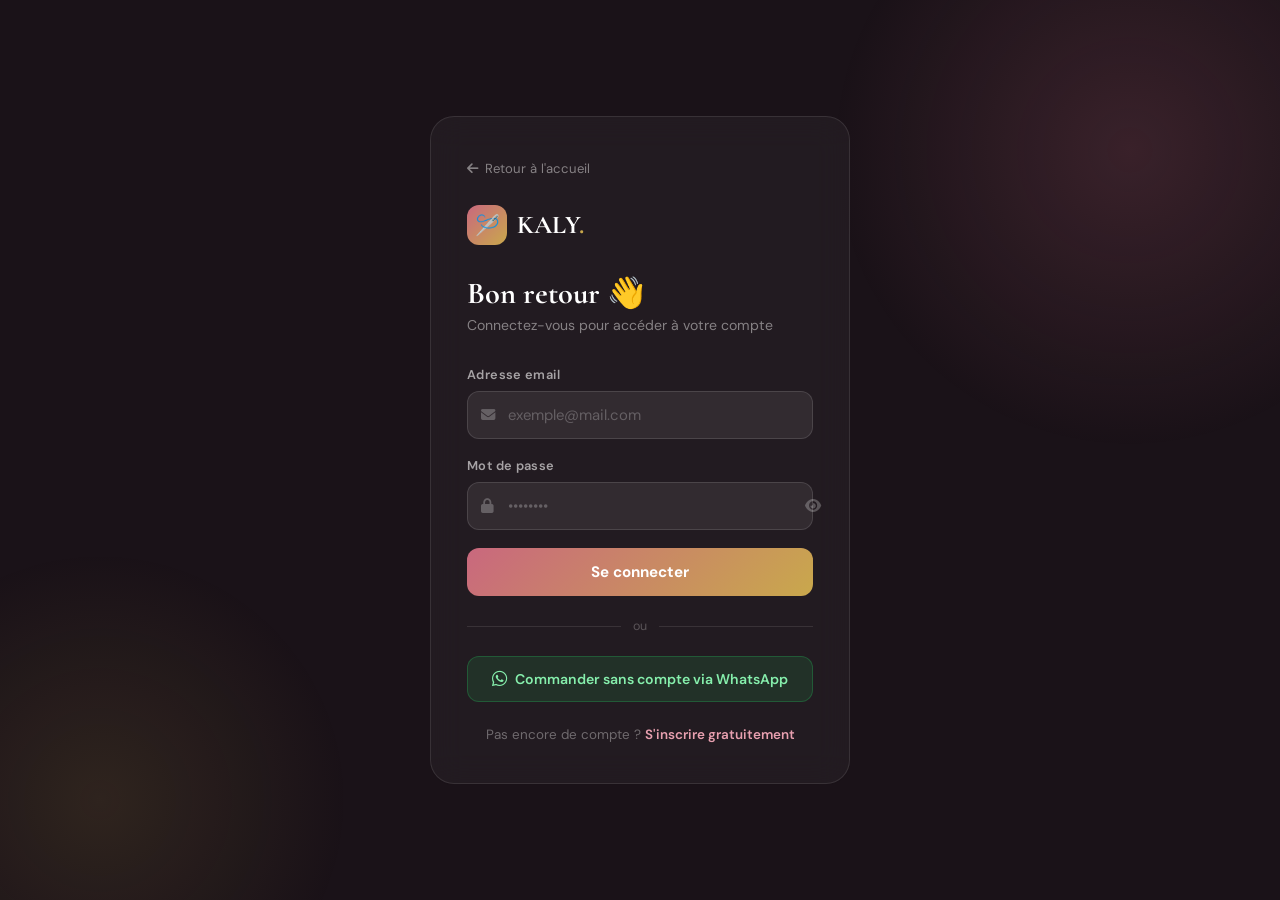
==== account.html @ ef392603 "Add files via upload" ====
<!DOCTYPE html>
<html lang="fr">
<head>
<meta charset="UTF-8">
<meta name="viewport" content="width=device-width, initial-scale=1.0">
<title>Mon Profil — KALY</title>
<link rel="preconnect" href="https://fonts.googleapis.com">
<link rel="preconnect" href="https://fonts.gstatic.com" crossorigin>
<link href="https://fonts.googleapis.com/css2?family=Cormorant+Garamond:wght@400;600;700&family=DM+Sans:wght@300;400;500;600&display=swap" rel="stylesheet">
<link rel="stylesheet" href="https://cdnjs.cloudflare.com/ajax/libs/font-awesome/6.4.0/css/all.min.css">
<style>
*,*::before,*::after{margin:0;padding:0;box-sizing:border-box}
:root{--rose:#e8a0b0;--rose-deep:#c9687e;--gold:#c9a84c;--dark:#1a1218;--mid:#2e2129;--soft:#f7f1f3;--muted:#8a717a;--white:#fff;--green:#25D366;--radius:14px;--hh:64px}
html{scroll-behavior:smooth}
body{font-family:'DM Sans',sans-serif;background:var(--soft);color:var(--dark);overflow-x:hidden}
::-webkit-scrollbar{width:5px}::-webkit-scrollbar-thumb{background:var(--rose-deep);border-radius:99px}
.header{position:sticky;top:0;z-index:200;height:var(--hh);background:rgba(26,18,24,0.97);border-bottom:1px solid rgba(255,255,255,0.06)}
.header-inner{max-width:1200px;margin:0 auto;height:100%;display:flex;align-items:center;justify-content:space-between;padding:0 16px}
.logo{display:flex;align-items:center;gap:9px;text-decoration:none}
.logo-icon{width:36px;height:36px;border-radius:10px;background:linear-gradient(135deg,var(--rose-deep),var(--gold));display:flex;align-items:center;justify-content:center;font-size:18px;flex-shrink:0}
.logo-text{font-family:'Cormorant Garamond',serif;font-size:1.45rem;font-weight:700;color:#fff;letter-spacing:.04em}
.logo-text span{color:var(--gold)}
.nav-links{display:flex;align-items:center;gap:24px}
.nav-links a{color:rgba(255,255,255,.7);text-decoration:none;font-size:.88rem;font-weight:500;transition:color .2s}
.nav-links a:hover{color:#fff}
.cart-btn{position:relative;color:#fff;text-decoration:none;font-size:1.1rem;padding:6px 10px}
.cart-count{position:absolute;top:0;right:0;background:var(--rose-deep);color:#fff;font-size:.62rem;font-weight:700;width:17px;height:17px;border-radius:50%;display:flex;align-items:center;justify-content:center}
.auth-area{display:flex;align-items:center;gap:8px}
.btn-login{padding:7px 16px;border:1.5px solid rgba(255,255,255,.3);background:transparent;color:#fff;border-radius:8px;font-size:.84rem;font-weight:500;cursor:pointer;text-decoration:none}
.btn-signup{padding:7px 16px;background:linear-gradient(135deg,var(--rose-deep),var(--gold));color:#fff;border:none;border-radius:8px;font-size:.84rem;font-weight:600;cursor:pointer;text-decoration:none}
.user-menu{position:relative}
.user-trigger{display:flex;align-items:center;gap:9px;background:rgba(255,255,255,.07);border:1px solid rgba(255,255,255,.12);border-radius:99px;padding:5px 14px 5px 6px;cursor:pointer}
.user-avatar{width:30px;height:30px;border-radius:50%;background:linear-gradient(135deg,var(--rose-deep),var(--gold));display:flex;align-items:center;justify-content:center;color:#fff;font-size:.78rem;font-weight:700}
.user-name{color:#fff;font-size:.84rem;font-weight:500;max-width:90px;overflow:hidden;white-space:nowrap;text-overflow:ellipsis}
.user-dropdown{display:none;position:absolute;top:calc(100% + 10px);right:0;background:var(--mid);border:1px solid rgba(255,255,255,.1);border-radius:var(--radius);padding:8px;min-width:190px;box-shadow:0 20px 40px rgba(0,0,0,.4);z-index:300}
.user-dropdown.open{display:block;animation:dropIn .18s ease}
@keyframes dropIn{from{opacity:0;transform:translateY(-6px)}to{opacity:1;transform:translateY(0)}}
.dd-header{padding:10px 12px 12px;border-bottom:1px solid rgba(255,255,255,.08);margin-bottom:6px}
.dd-greet{color:rgba(255,255,255,.5);font-size:.75rem;margin-bottom:2px}.dd-name{color:#fff;font-weight:600;font-size:.9rem}
.dd-item{display:flex;align-items:center;gap:10px;padding:9px 12px;border-radius:8px;color:rgba(255,255,255,.75);font-size:.85rem;text-decoration:none;cursor:pointer;border:none;background:none;width:100%;transition:background .15s;font-family:'DM Sans',sans-serif}
.dd-item:hover{background:rgba(255,255,255,.07);color:#fff}.dd-item i{width:16px;color:var(--rose)}
.dd-item.logout{color:#f87171}.dd-item.logout i{color:#f87171}.dd-item.logout:hover{background:rgba(248,113,113,.1)}
.dd-divider{height:1px;background:rgba(255,255,255,.07);margin:6px 0}
.hamburger{display:none;flex-direction:column;gap:5px;cursor:pointer;padding:4px;background:none;border:none}
.hamburger span{display:block;width:22px;height:2px;background:#fff;border-radius:2px}
.mobile-cart{display:none;position:relative;color:#fff;text-decoration:none;font-size:1.15rem}
.mob-nav{display:none;position:fixed;inset:0;z-index:190}.mob-nav.open{display:block}
.mob-backdrop{position:absolute;inset:0;background:rgba(0,0,0,.6)}
.mob-drawer{position:absolute;top:0;right:0;width:min(310px,85vw);height:100%;background:var(--dark);padding:80px 24px 32px;display:flex;flex-direction:column;gap:6px;overflow-y:auto;animation:slideL .25s ease}
@keyframes slideL{from{transform:translateX(100%)}to{transform:translateX(0)}}
.mob-drawer a,.mob-drawer button{display:flex;align-items:center;gap:14px;padding:13px 16px;border-radius:10px;color:rgba(255,255,255,.8);font-size:.95rem;font-weight:500;text-decoration:none;cursor:pointer;border:none;background:none;width:100%;transition:background .15s;font-family:'DM Sans',sans-serif}
.mob-drawer a i,.mob-drawer button i{width:20px;text-align:center;color:var(--rose)}
.mob-drawer a:hover,.mob-drawer button:hover{background:rgba(255,255,255,.06);color:#fff}
.mob-divider{height:1px;background:rgba(255,255,255,.07);margin:10px 0}
.mob-user-card{display:flex;align-items:center;gap:12px;padding:14px 16px;background:rgba(255,255,255,.05);border-radius:12px;margin-bottom:8px}
.mob-avatar{width:40px;height:40px;border-radius:50%;background:linear-gradient(135deg,var(--rose-deep),var(--gold));display:flex;align-items:center;justify-content:center;color:#fff;font-weight:700;font-size:.9rem;flex-shrink:0}
.mob-uname{color:#fff;font-weight:600;font-size:.95rem}.mob-uemail{color:rgba(255,255,255,.4);font-size:.75rem}
.mob-auth{display:flex;gap:10px;padding:4px 0 12px}
.mob-auth a{flex:1;justify-content:center;padding:12px;border-radius:10px;font-size:.9rem;font-weight:600}
.mob-login{background:rgba(255,255,255,.07);color:#fff}.mob-register{background:linear-gradient(135deg,var(--rose-deep),var(--gold));color:#fff}
/* PAGE */
.page-hero{background:linear-gradient(135deg,var(--dark) 0%,var(--mid) 100%);padding:36px 20px;position:relative;overflow:hidden}
.page-hero::before{content:'';position:absolute;width:400px;height:400px;background:radial-gradient(circle,rgba(201,104,126,.2) 0%,transparent 70%);top:-100px;right:-100px;pointer-events:none}
.page-hero-inner{max-width:900px;margin:0 auto;position:relative;z-index:1;display:flex;align-items:center;gap:20px}
.hero-avatar{width:72px;height:72px;border-radius:50%;background:linear-gradient(135deg,var(--rose-deep),var(--gold));display:flex;align-items:center;justify-content:center;color:#fff;font-family:'Cormorant Garamond',serif;font-size:1.8rem;font-weight:700;flex-shrink:0}
.hero-info h1{font-family:'Cormorant Garamond',serif;font-size:1.8rem;font-weight:700;color:#fff;line-height:1.1}
.hero-info p{color:rgba(255,255,255,.5);font-size:.88rem;margin-top:4px}
/* CONTENT */
.content{max-width:900px;margin:0 auto;padding:28px 20px 64px;display:grid;grid-template-columns:240px 1fr;gap:24px;align-items:start}
/* SIDEBAR TABS */
.profile-tabs{background:#fff;border-radius:var(--radius);border:1px solid rgba(0,0,0,.06);overflow:hidden;position:sticky;top:calc(var(--hh) + 20px)}
.tab-item{display:flex;align-items:center;gap:12px;padding:14px 18px;color:var(--muted);font-size:.9rem;font-weight:500;cursor:pointer;border:none;background:none;width:100%;border-left:3px solid transparent;transition:all .18s;font-family:'DM Sans',sans-serif}
.tab-item i{width:18px;text-align:center}
.tab-item:hover{background:var(--soft);color:var(--dark)}
.tab-item.active{background:rgba(201,104,126,.06);color:var(--rose-deep);border-left-color:var(--rose-deep);font-weight:600}
.tab-item.active i{color:var(--rose-deep)}
.tab-divider{height:1px;background:rgba(0,0,0,.06)}
.tab-logout{color:#ef4444}
.tab-logout i{color:#ef4444}
.tab-logout:hover{background:rgba(239,68,68,.05)}
/* PANELS */
.panel{display:none}.panel.active{display:block;animation:fadeIn .2s ease}
@keyframes fadeIn{from{opacity:0;transform:translateY(6px)}to{opacity:1;transform:translateY(0)}}
.panel-title{font-family:'Cormorant Garamond',serif;font-size:1.4rem;font-weight:700;margin-bottom:20px}
/* CARD */
.card{background:#fff;border-radius:var(--radius);border:1px solid rgba(0,0,0,.06);padding:24px;margin-bottom:16px}
/* FORM */
.form-grid{display:grid;grid-template-columns:1fr 1fr;gap:16px}
.fg{display:flex;flex-direction:column;gap:6px}
.fg.full{grid-column:1/-1}
.fg label{font-size:.8rem;font-weight:600;color:var(--dark)}
.fg input{padding:11px 14px;border:1.5px solid rgba(0,0,0,.1);border-radius:10px;font-size:.9rem;font-family:'DM Sans',sans-serif;outline:none;color:var(--dark);background:#fff;transition:border-color .2s}
.fg input:focus{border-color:var(--rose-deep)}
.fg input:disabled{background:var(--soft);color:var(--muted);cursor:not-allowed}
/* STATS ROW */
.stats-row{display:grid;grid-template-columns:repeat(3,1fr);gap:12px;margin-bottom:20px}
.mini-stat{background:#fff;border-radius:12px;padding:16px;border:1px solid rgba(0,0,0,.06);text-align:center}
.mini-stat-num{font-family:'Cormorant Garamond',serif;font-size:1.6rem;font-weight:700;color:var(--dark)}
.mini-stat-label{font-size:.75rem;color:var(--muted);margin-top:3px}
/* BUTTONS */
.btn{display:inline-flex;align-items:center;gap:7px;padding:11px 22px;border-radius:10px;font-size:.9rem;font-weight:600;cursor:pointer;border:none;font-family:'DM Sans',sans-serif;transition:all .2s}
.btn-primary{background:linear-gradient(135deg,var(--rose-deep),var(--gold));color:#fff}
.btn-primary:hover{opacity:.88}
.btn-primary:disabled{opacity:.5;cursor:not-allowed}
.btn-ghost{background:rgba(0,0,0,.06);color:var(--dark)}.btn-ghost:hover{background:rgba(0,0,0,.1)}
.btn-danger{background:rgba(239,68,68,.1);color:#dc2626;border:1px solid rgba(239,68,68,.2)}.btn-danger:hover{background:rgba(239,68,68,.2)}
.sp{width:14px;height:14px;border:2px solid rgba(255,255,255,.3);border-top-color:#fff;border-radius:50%;animation:spin .7s linear infinite;display:none}
.btn.loading .sp{display:block}.btn.loading .lbl{display:none}
@keyframes spin{to{transform:rotate(360deg)}}
/* SUCCESS / ERROR msg */
.form-msg{display:none;padding:11px 14px;border-radius:10px;font-size:.84rem;font-weight:500;margin-top:14px}
.form-msg.ok{background:rgba(16,185,129,.1);color:#059669;border:1px solid rgba(16,185,129,.2)}
.form-msg.err{background:rgba(239,68,68,.1);color:#dc2626;border:1px solid rgba(239,68,68,.2)}
.form-msg.show{display:block}
/* CART ITEMS */
.cart-list{display:flex;flex-direction:column;gap:12px}
.cart-row{display:flex;align-items:center;gap:14px;padding:14px;background:#fff;border-radius:12px;border:1px solid rgba(0,0,0,.06)}
.cart-row img{width:56px;height:56px;border-radius:9px;object-fit:cover;background:var(--soft);flex-shrink:0}
.cart-row-info{flex:1;min-width:0}
.cart-row-name{font-weight:600;font-size:.9rem;white-space:nowrap;overflow:hidden;text-overflow:ellipsis}
.cart-row-price{color:var(--rose-deep);font-family:'Cormorant Garamond',serif;font-size:1rem;font-weight:700;margin-top:3px}
.cart-row-qty{color:var(--muted);font-size:.78rem}
/* EMPTY */
.empty-box{text-align:center;padding:48px 20px}
.empty-box i{font-size:2.8rem;opacity:.2;display:block;margin-bottom:14px}
.empty-box h3{font-family:'Cormorant Garamond',serif;font-size:1.3rem;font-weight:700;margin-bottom:8px}
.empty-box p{color:var(--muted);font-size:.88rem;margin-bottom:20px}
/* TOAST */
.toast{position:fixed;bottom:24px;right:20px;display:flex;align-items:center;gap:10px;padding:14px 20px;border-radius:12px;color:#fff;font-size:.88rem;font-weight:500;box-shadow:0 12px 30px rgba(0,0,0,.25);z-index:9999;animation:toastIn .3s ease}
.toast.success{background:#10b981}.toast.error{background:#ef4444}
@keyframes toastIn{from{opacity:0;transform:translateY(14px) scale(.95)}to{opacity:1;transform:translateY(0) scale(1)}}
/* FOOTER */
.footer{background:var(--dark);color:#fff;padding:48px 20px 24px}
.footer-grid{max-width:1200px;margin:0 auto 32px;display:grid;grid-template-columns:1.5fr 1fr 1fr 1fr;gap:36px}
.footer-brand p{color:rgba(255,255,255,.5);font-size:.85rem;line-height:1.7;margin-bottom:18px}
.social-row{display:flex;gap:10px}
.social-btn{width:36px;height:36px;border-radius:9px;background:rgba(255,255,255,.07);color:rgba(255,255,255,.7);display:flex;align-items:center;justify-content:center;font-size:.9rem;text-decoration:none;transition:background .2s}
.social-btn:hover{background:var(--rose-deep);color:#fff}
.footer-col h4{color:#fff;font-size:.82rem;font-weight:700;letter-spacing:.08em;text-transform:uppercase;margin-bottom:14px;opacity:.45}
.footer-col a,.footer-col p{display:block;color:rgba(255,255,255,.55);font-size:.87rem;text-decoration:none;margin-bottom:9px;transition:color .2s}
.footer-col a:hover{color:#fff}
.footer-bottom{max-width:1200px;margin:0 auto;border-top:1px solid rgba(255,255,255,.07);padding-top:18px;display:flex;justify-content:space-between;align-items:center;flex-wrap:wrap;gap:10px}
.footer-bottom p{color:rgba(255,255,255,.3);font-size:.8rem}
/* RESPONSIVE */
@media(max-width:900px){.nav-links{display:none}.auth-area{display:none}.hamburger{display:flex}.mobile-cart{display:block}.content{grid-template-columns:1fr}.profile-tabs{position:static}.footer-grid{grid-template-columns:1fr 1fr;gap:24px}}
@media(max-width:600px){.form-grid{grid-template-columns:1fr}.stats-row{grid-template-columns:1fr 1fr}.footer-grid{grid-template-columns:1fr 1fr}}
</style>
</head>
<body>

<header class="header">
  <div class="header-inner">
    <a href="index.html" class="logo"><div class="logo-icon">&#x1FAA1;</div><span class="logo-text">KALY<span>.</span></span></a>
    <nav class="nav-links">
      <a href="index.html">Accueil</a>
      <a href="products.html">Produits</a>
      <a href="cart.html" class="cart-btn"><i class="fas fa-shopping-bag"></i><span class="cart-count">0</span></a>
    </nav>
    <div class="auth-area" id="auth-area"></div>
    <div style="display:flex;align-items:center;gap:14px">
      <a href="cart.html" class="mobile-cart"><i class="fas fa-shopping-bag"></i><span class="cart-count">0</span></a>
      <button class="hamburger" id="ham-btn"><span></span><span></span><span></span></button>
    </div>
  </div>
</header>
<div class="mob-nav" id="mob-nav"><div class="mob-backdrop" id="mob-back"></div><div class="mob-drawer" id="mob-drawer"></div></div>

<!-- PAGE HERO -->
<div class="page-hero">
  <div class="page-hero-inner">
    <div class="hero-avatar" id="hero-avatar">?</div>
    <div class="hero-info">
      <h1 id="hero-name">Mon Profil</h1>
      <p id="hero-email">Chargement...</p>
    </div>
  </div>
</div>

<!-- CONTENT -->
<div class="content">

  <!-- TABS -->
  <div class="profile-tabs">
    <button class="tab-item active" onclick="showPanel('info')"><i class="fas fa-user"></i> Mes informations</button>
    <button class="tab-item" onclick="showPanel('password')"><i class="fas fa-lock"></i> Mot de passe</button>
    <div class="tab-divider"></div>
    <button class="tab-item" onclick="showPanel('cart')"><i class="fas fa-shopping-bag"></i> Mon panier</button>
    <a class="tab-item" href="orders.html"><i class="fas fa-box"></i> Mes commandes</a>
    <div class="tab-divider"></div>
    <button class="tab-item tab-logout" onclick="logout()"><i class="fas fa-sign-out-alt"></i> Deconnexion</button>
  </div>

  <!-- PANELS -->
  <div>

    <!-- INFO PANEL -->
    <div class="panel active" id="panel-info">
      <div class="panel-title">Mes informations</div>
      <div class="stats-row">
        <div class="mini-stat"><div class="mini-stat-num" id="stat-cart">0</div><div class="mini-stat-label">Articles panier</div></div>
        <div class="mini-stat"><div class="mini-stat-num">—</div><div class="mini-stat-label">Commandes</div></div>
        <div class="mini-stat"><div class="mini-stat-num" id="stat-member">—</div><div class="mini-stat-label">Membre depuis</div></div>
      </div>
      <div class="card">
        <div class="form-grid">
          <div class="fg full"><label>Nom complet</label><input type="text" id="f-name" placeholder="Votre nom"></div>
          <div class="fg full"><label>Email</label><input type="email" id="f-email" placeholder="votre@email.com" disabled></div>
        </div>
        <div class="form-msg" id="info-msg"></div>
        <div style="display:flex;justify-content:flex-end;margin-top:18px">
          <button class="btn btn-primary" id="save-info-btn" onclick="saveInfo()"><div class="sp"></div><span class="lbl"><i class="fas fa-save"></i> Sauvegarder</span></button>
        </div>
      </div>
    </div>

    <!-- PASSWORD PANEL -->
    <div class="panel" id="panel-password">
      <div class="panel-title">Changer le mot de passe</div>
      <div class="card">
        <div class="form-grid">
          <div class="fg full"><label>Mot de passe actuel</label><input type="password" id="f-old-pwd" placeholder="••••••••"></div>
          <div class="fg"><label>Nouveau mot de passe</label><input type="password" id="f-new-pwd" placeholder="••••••••"></div>
          <div class="fg"><label>Confirmer</label><input type="password" id="f-confirm-pwd" placeholder="••••••••"></div>
        </div>
        <div class="form-msg" id="pwd-msg"></div>
        <div style="display:flex;justify-content:flex-end;margin-top:18px">
          <button class="btn btn-primary" id="save-pwd-btn" onclick="savePwd()"><div class="sp"></div><span class="lbl"><i class="fas fa-key"></i> Mettre a jour</span></button>
        </div>
      </div>
    </div>

    <!-- CART PANEL -->
    <div class="panel" id="panel-cart">
      <div class="panel-title">Mon Panier</div>
      <div id="cart-content"></div>
    </div>

  </div>
</div>

<footer class="footer">
  <div class="footer-grid">
    <div class="footer-brand">
      <div style="display:flex;align-items:center;gap:9px;margin-bottom:14px"><div class="logo-icon" style="width:32px;height:32px;font-size:15px">&#x1FAA1;</div><span class="logo-text">KALY<span>.</span></span></div>
      <p>Vetements et accessoires africains cousus avec passion.</p>
      <div class="social-row">
        <a href="https://www.instagram.com/ly.s_clothing_empire_" target="_blank" class="social-btn"><i class="fab fa-instagram"></i></a>
        <a href="https://www.tiktok.com/@kaly.125" target="_blank" class="social-btn"><i class="fab fa-tiktok"></i></a>
        <a href="https://wa.me/22379747424" target="_blank" class="social-btn"><i class="fab fa-whatsapp"></i></a>
      </div>
    </div>
    <div class="footer-col"><h4>Navigation</h4><a href="index.html">Accueil</a><a href="products.html">Produits</a><a href="cart.html">Panier</a></div>
    <div class="footer-col"><h4>Categories</h4><a href="products.html?category=vetements">Vetements</a><a href="products.html?category=sacs">Sacs</a><a href="products.html?category=chaussures">Chaussures</a><a href="products.html?category=accessoires">Accessoires</a></div>
    <div class="footer-col"><h4>Contact</h4><p><i class="fas fa-phone" style="margin-right:6px;color:var(--rose)"></i>+233 054 378 5331</p><p><i class="fab fa-whatsapp" style="margin-right:6px;color:var(--green)"></i>+223 79 74 74 24</p></div>
  </div>
  <div class="footer-bottom"><p>2025 KALY. Tous droits reserves.</p><p>Fait avec amour en Afrique</p></div>
</footer>

<script>
var API = 'https://kaly-backend.onrender.com/api';

/* AUTH */
function getUser(){try{return JSON.parse(localStorage.getItem('kaly_user'));}catch(e){return null;}}
function getToken(){return localStorage.getItem('kaly_token')||'';}
function getInitials(s){if(!s)return '?';return s.trim().split(' ').map(function(w){return w[0]||'';}).slice(0,2).join('').toUpperCase();}
function logout(){localStorage.removeItem('kaly_user');localStorage.removeItem('kaly_token');window.location.href='index.html';}
function closeMob(){document.getElementById('mob-nav').classList.remove('open');document.body.style.overflow='';}

function renderAuth(){
  var user=getUser();var area=document.getElementById('auth-area');var drawer=document.getElementById('mob-drawer');if(!area)return;
  if(user){
    var init=getInitials(user.name||user.username||user.email||'');var name=user.name||user.username||'Mon compte';var email=user.email||'';
    area.innerHTML='<div class="user-menu"><div class="user-trigger" id="utrig"><div class="user-avatar">'+init+'</div><span class="user-name">'+name+'</span><i class="fas fa-chevron-down" style="color:rgba(255,255,255,.4);font-size:.65rem"></i></div><div class="user-dropdown" id="udrop"><div class="dd-header"><div class="dd-greet">Connecte en tant que</div><div class="dd-name">'+name+'</div></div><a href="account.html" class="dd-item"><i class="fas fa-user"></i> Mon profil</a><a href="orders.html" class="dd-item"><i class="fas fa-box"></i> Mes commandes</a><div class="dd-divider"></div><button class="dd-item logout" onclick="logout()"><i class="fas fa-sign-out-alt"></i> Deconnexion</button></div></div>';
    var trig=document.getElementById('utrig');var drop=document.getElementById('udrop');
    if(trig&&drop){trig.addEventListener('click',function(e){e.stopPropagation();drop.classList.toggle('open');});document.addEventListener('click',function(){drop.classList.remove('open');});}
    if(drawer){drawer.innerHTML='<div class="mob-user-card"><div class="mob-avatar">'+init+'</div><div><div class="mob-uname">'+name+'</div><div class="mob-uemail">'+email+'</div></div></div><a href="index.html" onclick="closeMob()"><i class="fas fa-home"></i> Accueil</a><a href="products.html" onclick="closeMob()"><i class="fas fa-th-large"></i> Produits</a><a href="cart.html" onclick="closeMob()"><i class="fas fa-shopping-bag"></i> Panier</a><div class="mob-divider"></div><a href="account.html" onclick="closeMob()"><i class="fas fa-user"></i> Mon profil</a><a href="orders.html" onclick="closeMob()"><i class="fas fa-box"></i> Mes commandes</a><div class="mob-divider"></div><button onclick="logout()"><i class="fas fa-sign-out-alt" style="color:#f87171"></i><span style="color:#f87171">Deconnexion</span></button>';}
  } else {
    window.location.href = 'login.html?redirect=account.html';
  }
}

/* CART */
function getCart(){try{return JSON.parse(localStorage.getItem('kaly_cart'))||[];}catch(e){return[];}}
function updateCartCount(){var n=getCart().reduce(function(s,i){return s+i.quantity;},0);document.querySelectorAll('.cart-count').forEach(function(el){el.textContent=n;});}

/* PANELS */
function showPanel(name){
  document.querySelectorAll('.panel').forEach(function(p){p.classList.remove('active');});
  document.querySelectorAll('.tab-item').forEach(function(t){t.classList.remove('active');});
  var panel = document.getElementById('panel-'+name);
  if(panel) panel.classList.add('active');
  event.currentTarget.classList.add('active');
  if(name==='cart') renderCartPanel();
}

/* LOAD PROFILE */
function loadProfile(){
  var user = getUser();
  if(!user) return;
  var name  = user.name || user.fullName || user.username || '';
  var email = user.email || '';
  var init  = getInitials(name || email);
  document.getElementById('hero-avatar').textContent = init;
  document.getElementById('hero-name').textContent   = name || 'Mon Profil';
  document.getElementById('hero-email').textContent  = email;
  document.getElementById('f-name').value  = name;
  document.getElementById('f-email').value = email;
  /* Cart count */
  var cart = getCart();
  var total = cart.reduce(function(s,i){return s+i.quantity;},0);
  document.getElementById('stat-cart').textContent = total;
  /* Member since */
  if(user.createdAt){
    var d = new Date(user.createdAt);
    document.getElementById('stat-member').textContent = d.toLocaleDateString('fr-FR',{month:'short',year:'numeric'});
  }
}

/* SAVE INFO */
async function saveInfo(){
  var btn  = document.getElementById('save-info-btn');
  var name = document.getElementById('f-name').value.trim();
  var msg  = document.getElementById('info-msg');
  if(!name){ showMsg(msg,'Le nom est requis','err'); return; }
  btn.disabled=true; btn.classList.add('loading');
  try{
    /* Update local storage */
    var user = getUser();
    user.name = name; user.fullName = name;
    localStorage.setItem('kaly_user', JSON.stringify(user));
    document.getElementById('hero-name').textContent = name;
    document.getElementById('hero-avatar').textContent = getInitials(name);
    showMsg(msg,'Profil mis a jour avec succes!','ok');
    renderAuth();
  } catch(e){ showMsg(msg,'Erreur de sauvegarde','err'); }
  finally{ btn.disabled=false; btn.classList.remove('loading'); }
}

/* SAVE PASSWORD */
async function savePwd(){
  var btn     = document.getElementById('save-pwd-btn');
  var oldPwd  = document.getElementById('f-old-pwd').value;
  var newPwd  = document.getElementById('f-new-pwd').value;
  var confirm = document.getElementById('f-confirm-pwd').value;
  var msg     = document.getElementById('pwd-msg');
  if(!oldPwd||!newPwd){ showMsg(msg,'Remplissez tous les champs','err'); return; }
  if(newPwd!==confirm){ showMsg(msg,'Les mots de passe ne correspondent pas','err'); return; }
  if(newPwd.length<6){ showMsg(msg,'Le mot de passe doit faire au moins 6 caracteres','err'); return; }
  btn.disabled=true; btn.classList.add('loading');
  try{
    /* Call API to change password */
    var token = getToken();
    var res = await fetch(API+'/auth/change-password',{
      method:'POST',
      headers:{'Content-Type':'application/json','Authorization':'Bearer '+token},
      body:JSON.stringify({oldPassword:oldPwd,newPassword:newPwd})
    });
    if(res.ok){
      showMsg(msg,'Mot de passe mis a jour!','ok');
      document.getElementById('f-old-pwd').value='';
      document.getElementById('f-new-pwd').value='';
      document.getElementById('f-confirm-pwd').value='';
    } else {
      var d = await res.json();
      showMsg(msg,d.error||'Erreur','err');
    }
  } catch(e){ showMsg(msg,'Erreur serveur','err'); }
  finally{ btn.disabled=false; btn.classList.remove('loading'); }
}

/* CART PANEL */
function renderCartPanel(){
  var cart = getCart();
  var el = document.getElementById('cart-content');
  if(!cart.length){
    el.innerHTML='<div class="empty-box"><i class="fas fa-shopping-bag"></i><h3>Panier vide</h3><p>Vous n\'avez pas encore d\'articles.</p><a href="products.html" style="display:inline-flex;align-items:center;gap:8px;padding:11px 22px;background:linear-gradient(135deg,var(--rose-deep),var(--gold));color:#fff;border-radius:10px;text-decoration:none;font-weight:600;font-size:.9rem"><i class="fas fa-th-large"></i> Voir les produits</a></div>';
    return;
  }
  var total = cart.reduce(function(s,i){return s+i.price*i.quantity;},0);
  var items = cart.map(function(i){
    var img = i.image||'https://via.placeholder.com/56';
    return '<div class="cart-row"><img src="'+img+'" alt="'+i.name+'"><div class="cart-row-info"><div class="cart-row-name">'+i.name+'</div><div class="cart-row-price">'+i.price.toLocaleString()+' FCFA</div><div class="cart-row-qty">Quantite: '+i.quantity+'</div></div></div>';
  }).join('');
  el.innerHTML='<div class="cart-list">'+items+'</div>'+
    '<div style="background:#fff;border-radius:12px;border:1px solid rgba(0,0,0,.06);padding:18px;margin-top:14px;display:flex;justify-content:space-between;align-items:center;flex-wrap:wrap;gap:12px">'+
    '<div><div style="font-size:.8rem;color:var(--muted)">Total panier</div><div style="font-family:\'Cormorant Garamond\',serif;font-size:1.6rem;font-weight:700;color:var(--rose-deep)">'+total.toLocaleString()+' FCFA</div></div>'+
    '<a href="cart.html" style="display:inline-flex;align-items:center;gap:8px;padding:12px 22px;background:linear-gradient(135deg,var(--rose-deep),var(--gold));color:#fff;border-radius:10px;text-decoration:none;font-weight:600;font-size:.9rem"><i class="fas fa-shopping-bag"></i> Voir le panier</a>'+
    '</div>';
}

function showMsg(el, msg, type){
  el.textContent = msg;
  el.className = 'form-msg show '+(type==='ok'?'ok':'err');
  setTimeout(function(){ el.classList.remove('show'); }, 4000);
}

function showToast(msg,type){var t=document.createElement('div');t.className='toast '+(type||'success');t.innerHTML='<i class="fas fa-'+(type==='success'?'check-circle':'exclamation-circle')+'"></i> '+msg;document.body.appendChild(t);setTimeout(function(){t.style.cssText='opacity:0;transform:translateY(14px);transition:all .3s';setTimeout(function(){if(t.parentNode)t.remove();},300);},2800);}

document.getElementById('ham-btn').addEventListener('click',function(){document.getElementById('mob-nav').classList.add('open');document.body.style.overflow='hidden';});
document.getElementById('mob-back').addEventListener('click',closeMob);
window.addEventListener('storage',function(e){if(e.key==='kaly_user'||e.key==='kaly_token')renderAuth();});

renderAuth(); updateCartCount(); loadProfile();
</script>
</body>
</html>
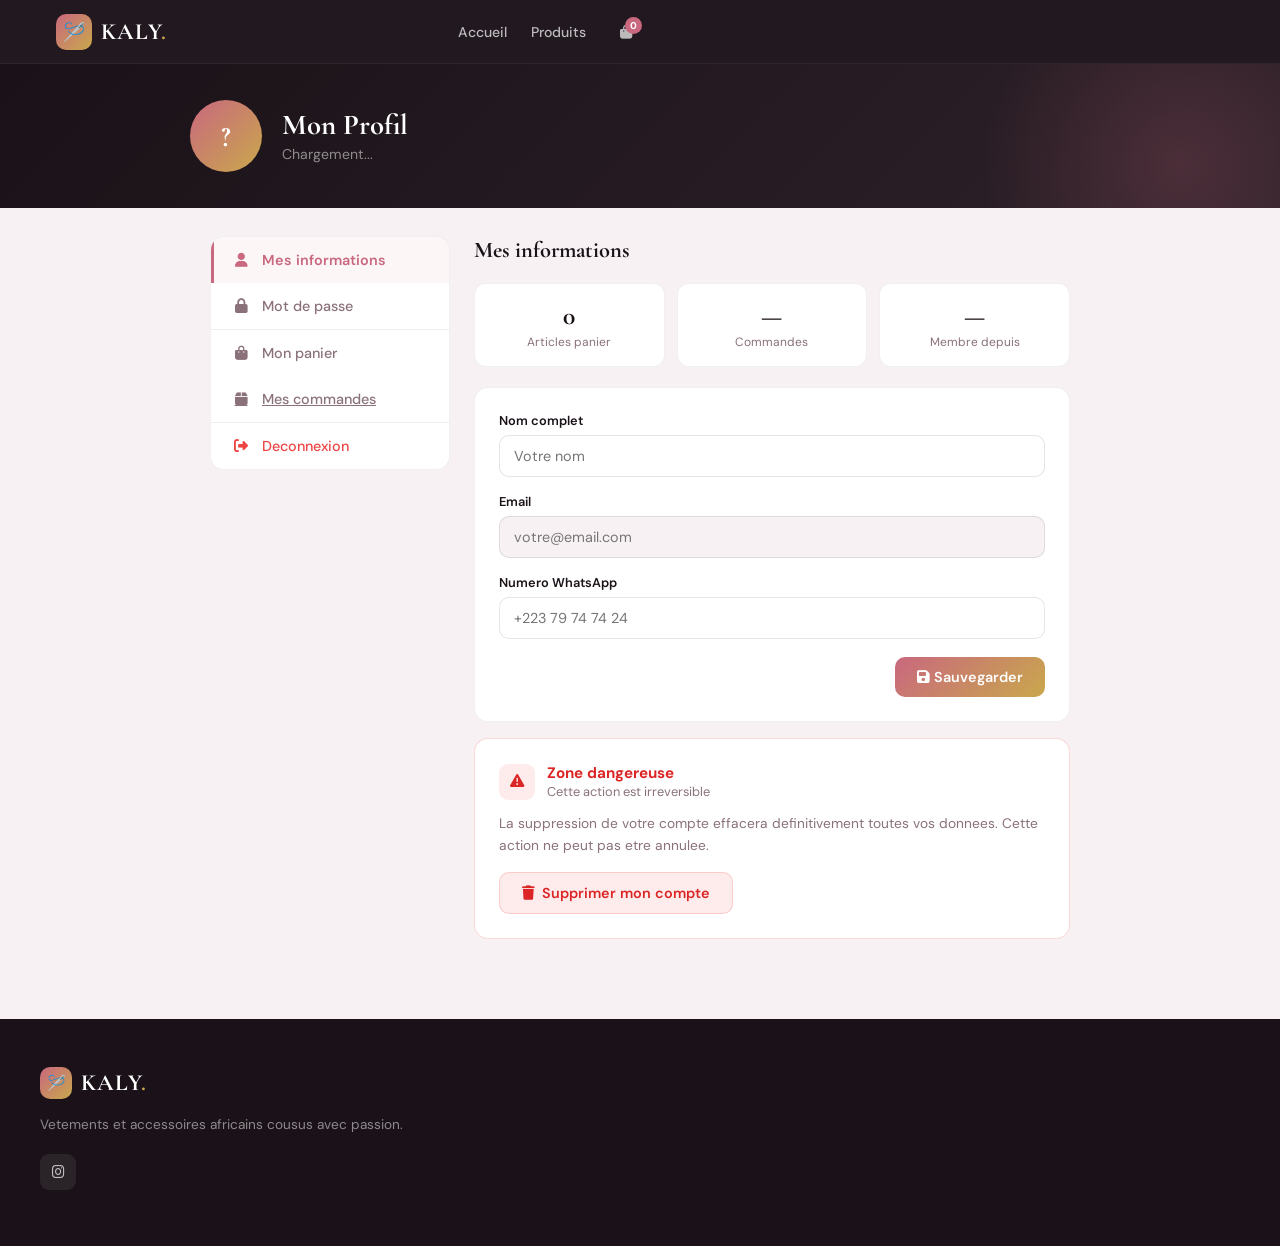
==== commit aa893f97: "Update account.html" ====
--- a/account.html
+++ b/account.html
@@ -205,11 +205,22 @@
         <div class="form-grid">
           <div class="fg full"><label>Nom complet</label><input type="text" id="f-name" placeholder="Votre nom"></div>
           <div class="fg full"><label>Email</label><input type="email" id="f-email" placeholder="votre@email.com" disabled></div>
+          <div class="fg full"><label>Numero WhatsApp</label><input type="tel" id="f-phone" placeholder="+223 79 74 74 24"></div>
         </div>
         <div class="form-msg" id="info-msg"></div>
         <div style="display:flex;justify-content:flex-end;margin-top:18px">
           <button class="btn btn-primary" id="save-info-btn" onclick="saveInfo()"><div class="sp"></div><span class="lbl"><i class="fas fa-save"></i> Sauvegarder</span></button>
         </div>
+      </div>
+
+      <!-- DELETE ACCOUNT -->
+      <div class="card" style="border-color:rgba(239,68,68,.2)">
+        <div style="display:flex;align-items:center;gap:12px;margin-bottom:12px">
+          <div style="width:36px;height:36px;border-radius:9px;background:rgba(239,68,68,.1);display:flex;align-items:center;justify-content:center;color:#dc2626;font-size:.9rem;flex-shrink:0"><i class="fas fa-exclamation-triangle"></i></div>
+          <div><div style="font-weight:700;font-size:.95rem;color:#dc2626">Zone dangereuse</div><div style="font-size:.8rem;color:var(--muted)">Cette action est irreversible</div></div>
+        </div>
+        <p style="font-size:.86rem;color:var(--muted);margin-bottom:16px;line-height:1.6">La suppression de votre compte effacera definitivement toutes vos donnees. Cette action ne peut pas etre annulee.</p>
+        <button class="btn btn-danger" onclick="confirmDeleteAccount()"><i class="fas fa-trash"></i> Supprimer mon compte</button>
       </div>
     </div>
 
@@ -245,162 +256,4 @@
       <p>Vetements et accessoires africains cousus avec passion.</p>
       <div class="social-row">
         <a href="https://www.instagram.com/ly.s_clothing_empire_" target="_blank" class="social-btn"><i class="fab fa-instagram"></i></a>
-        <a href="https://www.tiktok.com/@kaly.125" target="_blank" class="social-btn"><i class="fab fa-tiktok"></i></a>
-        <a href="https://wa.me/22379747424" target="_blank" class="social-btn"><i class="fab fa-whatsapp"></i></a>
-      </div>
-    </div>
-    <div class="footer-col"><h4>Navigation</h4><a href="index.html">Accueil</a><a href="products.html">Produits</a><a href="cart.html">Panier</a></div>
-    <div class="footer-col"><h4>Categories</h4><a href="products.html?category=vetements">Vetements</a><a href="products.html?category=sacs">Sacs</a><a href="products.html?category=chaussures">Chaussures</a><a href="products.html?category=accessoires">Accessoires</a></div>
-    <div class="footer-col"><h4>Contact</h4><p><i class="fas fa-phone" style="margin-right:6px;color:var(--rose)"></i>+233 054 378 5331</p><p><i class="fab fa-whatsapp" style="margin-right:6px;color:var(--green)"></i>+223 79 74 74 24</p></div>
-  </div>
-  <div class="footer-bottom"><p>2025 KALY. Tous droits reserves.</p><p>Fait avec amour en Afrique</p></div>
-</footer>
-
-<script>
-var API = 'https://kaly-backend.onrender.com/api';
-
-/* AUTH */
-function getUser(){try{return JSON.parse(localStorage.getItem('kaly_user'));}catch(e){return null;}}
-function getToken(){return localStorage.getItem('kaly_token')||'';}
-function getInitials(s){if(!s)return '?';return s.trim().split(' ').map(function(w){return w[0]||'';}).slice(0,2).join('').toUpperCase();}
-function logout(){localStorage.removeItem('kaly_user');localStorage.removeItem('kaly_token');window.location.href='index.html';}
-function closeMob(){document.getElementById('mob-nav').classList.remove('open');document.body.style.overflow='';}
-
-function renderAuth(){
-  var user=getUser();var area=document.getElementById('auth-area');var drawer=document.getElementById('mob-drawer');if(!area)return;
-  if(user){
-    var init=getInitials(user.name||user.username||user.email||'');var name=user.name||user.username||'Mon compte';var email=user.email||'';
-    area.innerHTML='<div class="user-menu"><div class="user-trigger" id="utrig"><div class="user-avatar">'+init+'</div><span class="user-name">'+name+'</span><i class="fas fa-chevron-down" style="color:rgba(255,255,255,.4);font-size:.65rem"></i></div><div class="user-dropdown" id="udrop"><div class="dd-header"><div class="dd-greet">Connecte en tant que</div><div class="dd-name">'+name+'</div></div><a href="account.html" class="dd-item"><i class="fas fa-user"></i> Mon profil</a><a href="orders.html" class="dd-item"><i class="fas fa-box"></i> Mes commandes</a><div class="dd-divider"></div><button class="dd-item logout" onclick="logout()"><i class="fas fa-sign-out-alt"></i> Deconnexion</button></div></div>';
-    var trig=document.getElementById('utrig');var drop=document.getElementById('udrop');
-    if(trig&&drop){trig.addEventListener('click',function(e){e.stopPropagation();drop.classList.toggle('open');});document.addEventListener('click',function(){drop.classList.remove('open');});}
-    if(drawer){drawer.innerHTML='<div class="mob-user-card"><div class="mob-avatar">'+init+'</div><div><div class="mob-uname">'+name+'</div><div class="mob-uemail">'+email+'</div></div></div><a href="index.html" onclick="closeMob()"><i class="fas fa-home"></i> Accueil</a><a href="products.html" onclick="closeMob()"><i class="fas fa-th-large"></i> Produits</a><a href="cart.html" onclick="closeMob()"><i class="fas fa-shopping-bag"></i> Panier</a><div class="mob-divider"></div><a href="account.html" onclick="closeMob()"><i class="fas fa-user"></i> Mon profil</a><a href="orders.html" onclick="closeMob()"><i class="fas fa-box"></i> Mes commandes</a><div class="mob-divider"></div><button onclick="logout()"><i class="fas fa-sign-out-alt" style="color:#f87171"></i><span style="color:#f87171">Deconnexion</span></button>';}
-  } else {
-    window.location.href = 'login.html?redirect=account.html';
-  }
-}
-
-/* CART */
-function getCart(){try{return JSON.parse(localStorage.getItem('kaly_cart'))||[];}catch(e){return[];}}
-function updateCartCount(){var n=getCart().reduce(function(s,i){return s+i.quantity;},0);document.querySelectorAll('.cart-count').forEach(function(el){el.textContent=n;});}
-
-/* PANELS */
-function showPanel(name){
-  document.querySelectorAll('.panel').forEach(function(p){p.classList.remove('active');});
-  document.querySelectorAll('.tab-item').forEach(function(t){t.classList.remove('active');});
-  var panel = document.getElementById('panel-'+name);
-  if(panel) panel.classList.add('active');
-  event.currentTarget.classList.add('active');
-  if(name==='cart') renderCartPanel();
-}
-
-/* LOAD PROFILE */
-function loadProfile(){
-  var user = getUser();
-  if(!user) return;
-  var name  = user.name || user.fullName || user.username || '';
-  var email = user.email || '';
-  var init  = getInitials(name || email);
-  document.getElementById('hero-avatar').textContent = init;
-  document.getElementById('hero-name').textContent   = name || 'Mon Profil';
-  document.getElementById('hero-email').textContent  = email;
-  document.getElementById('f-name').value  = name;
-  document.getElementById('f-email').value = email;
-  /* Cart count */
-  var cart = getCart();
-  var total = cart.reduce(function(s,i){return s+i.quantity;},0);
-  document.getElementById('stat-cart').textContent = total;
-  /* Member since */
-  if(user.createdAt){
-    var d = new Date(user.createdAt);
-    document.getElementById('stat-member').textContent = d.toLocaleDateString('fr-FR',{month:'short',year:'numeric'});
-  }
-}
-
-/* SAVE INFO */
-async function saveInfo(){
-  var btn  = document.getElementById('save-info-btn');
-  var name = document.getElementById('f-name').value.trim();
-  var msg  = document.getElementById('info-msg');
-  if(!name){ showMsg(msg,'Le nom est requis','err'); return; }
-  btn.disabled=true; btn.classList.add('loading');
-  try{
-    /* Update local storage */
-    var user = getUser();
-    user.name = name; user.fullName = name;
-    localStorage.setItem('kaly_user', JSON.stringify(user));
-    document.getElementById('hero-name').textContent = name;
-    document.getElementById('hero-avatar').textContent = getInitials(name);
-    showMsg(msg,'Profil mis a jour avec succes!','ok');
-    renderAuth();
-  } catch(e){ showMsg(msg,'Erreur de sauvegarde','err'); }
-  finally{ btn.disabled=false; btn.classList.remove('loading'); }
-}
-
-/* SAVE PASSWORD */
-async function savePwd(){
-  var btn     = document.getElementById('save-pwd-btn');
-  var oldPwd  = document.getElementById('f-old-pwd').value;
-  var newPwd  = document.getElementById('f-new-pwd').value;
-  var confirm = document.getElementById('f-confirm-pwd').value;
-  var msg     = document.getElementById('pwd-msg');
-  if(!oldPwd||!newPwd){ showMsg(msg,'Remplissez tous les champs','err'); return; }
-  if(newPwd!==confirm){ showMsg(msg,'Les mots de passe ne correspondent pas','err'); return; }
-  if(newPwd.length<6){ showMsg(msg,'Le mot de passe doit faire au moins 6 caracteres','err'); return; }
-  btn.disabled=true; btn.classList.add('loading');
-  try{
-    /* Call API to change password */
-    var token = getToken();
-    var res = await fetch(API+'/auth/change-password',{
-      method:'POST',
-      headers:{'Content-Type':'application/json','Authorization':'Bearer '+token},
-      body:JSON.stringify({oldPassword:oldPwd,newPassword:newPwd})
-    });
-    if(res.ok){
-      showMsg(msg,'Mot de passe mis a jour!','ok');
-      document.getElementById('f-old-pwd').value='';
-      document.getElementById('f-new-pwd').value='';
-      document.getElementById('f-confirm-pwd').value='';
-    } else {
-      var d = await res.json();
-      showMsg(msg,d.error||'Erreur','err');
-    }
-  } catch(e){ showMsg(msg,'Erreur serveur','err'); }
-  finally{ btn.disabled=false; btn.classList.remove('loading'); }
-}
-
-/* CART PANEL */
-function renderCartPanel(){
-  var cart = getCart();
-  var el = document.getElementById('cart-content');
-  if(!cart.length){
-    el.innerHTML='<div class="empty-box"><i class="fas fa-shopping-bag"></i><h3>Panier vide</h3><p>Vous n\'avez pas encore d\'articles.</p><a href="products.html" style="display:inline-flex;align-items:center;gap:8px;padding:11px 22px;background:linear-gradient(135deg,var(--rose-deep),var(--gold));color:#fff;border-radius:10px;text-decoration:none;font-weight:600;font-size:.9rem"><i class="fas fa-th-large"></i> Voir les produits</a></div>';
-    return;
-  }
-  var total = cart.reduce(function(s,i){return s+i.price*i.quantity;},0);
-  var items = cart.map(function(i){
-    var img = i.image||'https://via.placeholder.com/56';
-    return '<div class="cart-row"><img src="'+img+'" alt="'+i.name+'"><div class="cart-row-info"><div class="cart-row-name">'+i.name+'</div><div class="cart-row-price">'+i.price.toLocaleString()+' FCFA</div><div class="cart-row-qty">Quantite: '+i.quantity+'</div></div></div>';
-  }).join('');
-  el.innerHTML='<div class="cart-list">'+items+'</div>'+
-    '<div style="background:#fff;border-radius:12px;border:1px solid rgba(0,0,0,.06);padding:18px;margin-top:14px;display:flex;justify-content:space-between;align-items:center;flex-wrap:wrap;gap:12px">'+
-    '<div><div style="font-size:.8rem;color:var(--muted)">Total panier</div><div style="font-family:\'Cormorant Garamond\',serif;font-size:1.6rem;font-weight:700;color:var(--rose-deep)">'+total.toLocaleString()+' FCFA</div></div>'+
-    '<a href="cart.html" style="display:inline-flex;align-items:center;gap:8px;padding:12px 22px;background:linear-gradient(135deg,var(--rose-deep),var(--gold));color:#fff;border-radius:10px;text-decoration:none;font-weight:600;font-size:.9rem"><i class="fas fa-shopping-bag"></i> Voir le panier</a>'+
-    '</div>';
-}
-
-function showMsg(el, msg, type){
-  el.textContent = msg;
-  el.className = 'form-msg show '+(type==='ok'?'ok':'err');
-  setTimeout(function(){ el.classList.remove('show'); }, 4000);
-}
-
-function showToast(msg,type){var t=document.createElement('div');t.className='toast '+(type||'success');t.innerHTML='<i class="fas fa-'+(type==='success'?'check-circle':'exclamation-circle')+'"></i> '+msg;document.body.appendChild(t);setTimeout(function(){t.style.cssText='opacity:0;transform:translateY(14px);transition:all .3s';setTimeout(function(){if(t.parentNode)t.remove();},300);},2800);}
-
-document.getElementById('ham-btn').addEventListener('click',function(){document.getElementById('mob-nav').classList.add('open');document.body.style.overflow='hidden';});
-document.getElementById('mob-back').addEventListener('click',closeMob);
-window.addEventListener('storage',function(e){if(e.key==='kaly_user'||e.key==='kaly_token')renderAuth();});
-
-renderAuth(); updateCartCount(); loadProfile();
-</script>
-</body>
-</html>
+        <a href="https://www.tiktok.com/@kaly.125" target="_blank" class="social-btn"
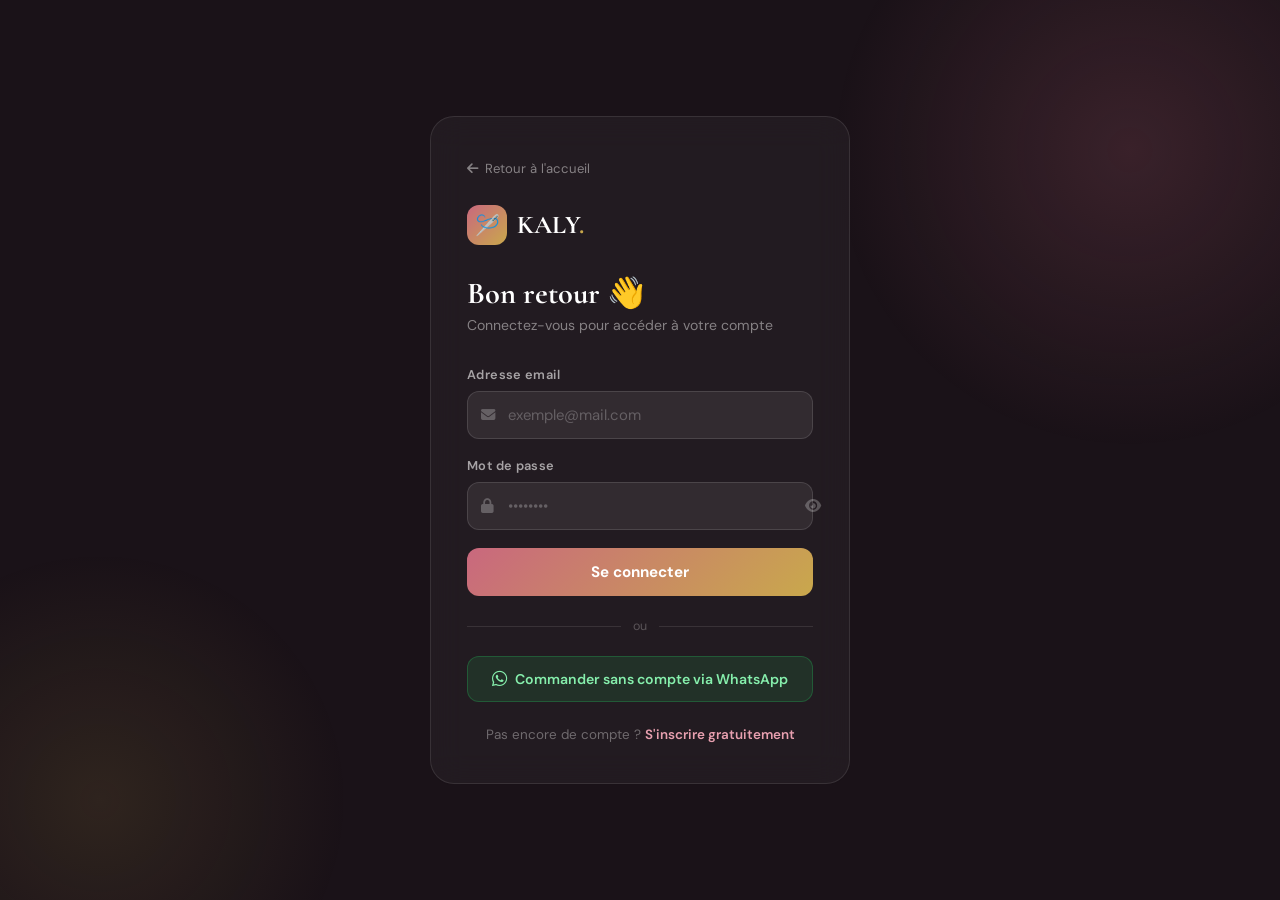
==== commit e314639d: "Rename accoun.html to account.html" ====
--- a/account.html
+++ b/account.html
@@ -256,4 +256,373 @@
       <p>Vetements et accessoires africains cousus avec passion.</p>
       <div class="social-row">
         <a href="https://www.instagram.com/ly.s_clothing_empire_" target="_blank" class="social-btn"><i class="fab fa-instagram"></i></a>
-        <a href="https://www.tiktok.com/@kaly.125" target="_blank" class="social-btn"
+        <a href="https://www.tiktok.com/@kaly.125" target="_blank" class="social-btn"><i class="fab fa-tiktok"></i></a>
+      </div>
+    </div>
+    <div class="footer-col">
+      <h4>Navigation</h4>
+      <a href="index.html">Accueil</a>
+      <a href="products.html">Produits</a>
+      <a href="cart.html">Panier</a>
+      <a href="account.html">Mon compte</a>
+    </div>
+    <div class="footer-col">
+      <h4>Aide</h4>
+      <a href="orders.html">Mes commandes</a>
+      <a href="https://wa.me/22379747424" target="_blank">Contact WhatsApp</a>
+    </div>
+    <div class="footer-col">
+      <h4>KALY</h4>
+      <p>Mode et accessoires africains, livraison rapide et paiement a la livraison.</p>
+    </div>
+  </div>
+  <div class="footer-bottom">
+    <p>&copy; 2026 KALY. Tous droits reserves.</p>
+  </div>
+</footer>
+
+<div id="toast-container"></div>
+
+<script>
+const API = 'https://kaly-backend.onrender.com/api';
+
+/* ─── AUTH STATE ─────────────────────────────────── */
+let currentUser = JSON.parse(localStorage.getItem('kaly_user') || 'null');
+let token = localStorage.getItem('kaly_token');
+
+if (!currentUser || !token) {
+  window.location.href = 'login.html';
+}
+
+/* ─── HEADER / USER MENU ─────────────────────────── */
+function initials(name) {
+  if (!name) return '?';
+  return name.trim().split(/\s+/).map(w => w[0]).slice(0, 2).join('').toUpperCase();
+}
+
+function renderHeader() {
+  const authArea = document.getElementById('auth-area');
+  const mobDrawer = document.getElementById('mob-drawer');
+  const ini = initials(currentUser.name);
+
+  authArea.innerHTML = `
+    <div class="user-menu">
+      <div class="user-trigger" id="user-trigger">
+        <div class="user-avatar">${ini}</div>
+        <span class="user-name">${currentUser.name || ''}</span>
+        <i class="fas fa-chevron-down" style="color:rgba(255,255,255,.4);font-size:.7rem"></i>
+      </div>
+      <div class="user-dropdown" id="user-dropdown">
+        <div class="dd-header">
+          <div class="dd-greet">Connecte en tant que</div>
+          <div class="dd-name">${currentUser.name || ''}</div>
+        </div>
+        <a class="dd-item" href="account.html"><i class="fas fa-user"></i> Mon profil</a>
+        <a class="dd-item" href="orders.html"><i class="fas fa-box"></i> Mes commandes</a>
+        <div class="dd-divider"></div>
+        <button class="dd-item logout" onclick="logout()"><i class="fas fa-sign-out-alt"></i> Deconnexion</button>
+      </div>
+    </div>
+  `;
+
+  document.getElementById('user-trigger').addEventListener('click', () => {
+    document.getElementById('user-dropdown').classList.toggle('open');
+  });
+  document.addEventListener('click', (e) => {
+    const menu = document.querySelector('.user-menu');
+    if (menu && !menu.contains(e.target)) {
+      document.getElementById('user-dropdown')?.classList.remove('open');
+    }
+  });
+
+  mobDrawer.innerHTML = `
+    <div class="mob-user-card">
+      <div class="mob-avatar">${ini}</div>
+      <div>
+        <div class="mob-uname">${currentUser.name || ''}</div>
+        <div class="mob-uemail">${currentUser.email || ''}</div>
+      </div>
+    </div>
+    <a href="index.html"><i class="fas fa-home"></i> Accueil</a>
+    <a href="products.html"><i class="fas fa-tshirt"></i> Produits</a>
+    <a href="cart.html"><i class="fas fa-shopping-bag"></i> Panier</a>
+    <a href="account.html"><i class="fas fa-user"></i> Mon profil</a>
+    <a href="orders.html"><i class="fas fa-box"></i> Mes commandes</a>
+    <div class="mob-divider"></div>
+    <button onclick="logout()"><i class="fas fa-sign-out-alt"></i> Deconnexion</button>
+  `;
+}
+
+document.getElementById('ham-btn').addEventListener('click', () => {
+  document.getElementById('mob-nav').classList.add('open');
+});
+document.getElementById('mob-back').addEventListener('click', () => {
+  document.getElementById('mob-nav').classList.remove('open');
+});
+
+function logout() {
+  localStorage.removeItem('kaly_user');
+  localStorage.removeItem('kaly_token');
+  window.location.href = 'index.html';
+}
+
+/* ─── TABS ───────────────────────────────────────── */
+function showPanel(name) {
+  document.querySelectorAll('.panel').forEach(p => p.classList.remove('active'));
+  document.querySelectorAll('.tab-item').forEach(t => t.classList.remove('active'));
+  document.getElementById('panel-' + name).classList.add('active');
+  event.currentTarget.classList.add('active');
+  if (name === 'cart') renderCart();
+}
+
+/* ─── TOAST ──────────────────────────────────────── */
+function toast(msg, type) {
+  const t = document.createElement('div');
+  t.className = 'toast ' + type;
+  t.innerHTML = `<i class="fas fa-${type === 'success' ? 'check-circle' : 'exclamation-circle'}"></i> ${msg}`;
+  document.getElementById('toast-container').appendChild(t);
+  setTimeout(() => t.remove(), 3500);
+}
+
+/* ─── LOAD PROFILE ───────────────────────────────── */
+async function loadProfile() {
+  // Affiche d'abord les donnees en cache pour un rendu instantane
+  fillProfile(currentUser);
+
+  try {
+    const res = await fetch(`${API}/auth/me`, {
+      headers: { 'Authorization': 'Bearer ' + token }
+    });
+
+    if (res.status === 401) {
+      // Token invalide/expire -> on deconnecte proprement
+      logout();
+      return;
+    }
+
+    if (!res.ok) throw new Error('Erreur chargement profil');
+
+    const user = await res.json();
+
+    // Met a jour le cache local avec les vraies donnees du serveur
+    currentUser = {
+      id: user._id,
+      name: user.fullName,
+      email: user.email,
+      phone: user.phone,
+      role: user.role,
+      createdAt: user.createdAt
+    };
+    localStorage.setItem('kaly_user', JSON.stringify(currentUser));
+
+    fillProfile(currentUser);
+  } catch (err) {
+    console.error('Profile load error:', err);
+    // En cas d'echec reseau (cold start Render), on garde les donnees en cache
+  }
+}
+
+function fillProfile(user) {
+  document.getElementById('hero-avatar').textContent = initials(user.name);
+  document.getElementById('hero-name').textContent = user.name || 'Mon Profil';
+  document.getElementById('hero-email').textContent = user.email || '';
+
+  document.getElementById('f-name').value = user.name || '';
+  document.getElementById('f-email').value = user.email || '';
+  document.getElementById('f-phone').value = user.phone || '';
+
+  if (user.createdAt) {
+    const d = new Date(user.createdAt);
+    document.getElementById('stat-member').textContent = d.toLocaleDateString('fr-FR', { month: 'short', year: 'numeric' });
+  }
+
+  renderHeader();
+  updateCartStat();
+}
+
+/* ─── SAVE INFO ──────────────────────────────────── */
+async function saveInfo() {
+  const btn = document.getElementById('save-info-btn');
+  const msg = document.getElementById('info-msg');
+  msg.className = 'form-msg';
+
+  const name = document.getElementById('f-name').value.trim();
+  const phone = document.getElementById('f-phone').value.trim();
+
+  if (!name) {
+    msg.textContent = 'Le nom est requis';
+    msg.classList.add('err', 'show');
+    return;
+  }
+
+  btn.disabled = true;
+  btn.classList.add('loading');
+
+  try {
+    const res = await fetch(`${API}/auth/me`, {
+      method: 'PUT',
+      headers: {
+        'Content-Type': 'application/json',
+        'Authorization': 'Bearer ' + token
+      },
+      body: JSON.stringify({ fullName: name, phone })
+    });
+
+    if (!res.ok) throw new Error('Echec de la sauvegarde');
+
+    const user = await res.json();
+    currentUser = {
+      ...currentUser,
+      name: user.fullName,
+      phone: user.phone
+    };
+    localStorage.setItem('kaly_user', JSON.stringify(currentUser));
+    fillProfile(currentUser);
+
+    msg.textContent = '✓ Informations mises a jour';
+    msg.classList.add('ok', 'show');
+    toast('Profil mis a jour', 'success');
+  } catch (err) {
+    console.error(err);
+    msg.textContent = '❌ Erreur lors de la sauvegarde. Reessayez.';
+    msg.classList.add('err', 'show');
+  } finally {
+    btn.disabled = false;
+    btn.classList.remove('loading');
+    setTimeout(() => msg.classList.remove('show'), 4000);
+  }
+}
+
+/* ─── CHANGE PASSWORD ────────────────────────────── */
+async function savePwd() {
+  const btn = document.getElementById('save-pwd-btn');
+  const msg = document.getElementById('pwd-msg');
+  msg.className = 'form-msg';
+
+  const oldPwd = document.getElementById('f-old-pwd').value;
+  const newPwd = document.getElementById('f-new-pwd').value;
+  const confirmPwd = document.getElementById('f-confirm-pwd').value;
+
+  if (!oldPwd || !newPwd || !confirmPwd) {
+    msg.textContent = 'Tous les champs sont requis';
+    msg.classList.add('err', 'show');
+    return;
+  }
+  if (newPwd.length < 6) {
+    msg.textContent = 'Le nouveau mot de passe doit contenir au moins 6 caracteres';
+    msg.classList.add('err', 'show');
+    return;
+  }
+  if (newPwd !== confirmPwd) {
+    msg.textContent = 'Les mots de passe ne correspondent pas';
+    msg.classList.add('err', 'show');
+    return;
+  }
+
+  btn.disabled = true;
+  btn.classList.add('loading');
+
+  try {
+    const res = await fetch(`${API}/auth/change-password`, {
+      method: 'POST',
+      headers: {
+        'Content-Type': 'application/json',
+        'Authorization': 'Bearer ' + token
+      },
+      body: JSON.stringify({ oldPassword: oldPwd, newPassword: newPwd })
+    });
+
+    const data = await res.json();
+
+    if (!res.ok) throw new Error(data.error || 'Echec de la mise a jour');
+
+    msg.textContent = '✓ Mot de passe mis a jour';
+    msg.classList.add('ok', 'show');
+    toast('Mot de passe mis a jour', 'success');
+
+    document.getElementById('f-old-pwd').value = '';
+    document.getElementById('f-new-pwd').value = '';
+    document.getElementById('f-confirm-pwd').value = '';
+  } catch (err) {
+    console.error(err);
+    msg.textContent = '❌ ' + err.message;
+    msg.classList.add('err', 'show');
+  } finally {
+    btn.disabled = false;
+    btn.classList.remove('loading');
+    setTimeout(() => msg.classList.remove('show'), 4000);
+  }
+}
+
+/* ─── DELETE ACCOUNT ─────────────────────────────── */
+async function confirmDeleteAccount() {
+  if (!confirm('Etes-vous sur de vouloir supprimer definitivement votre compte ? Cette action est irreversible.')) return;
+  if (!confirm('Derniere confirmation : toutes vos donnees seront effacees. Continuer ?')) return;
+
+  try {
+    const res = await fetch(`${API}/auth/me`, {
+      method: 'DELETE',
+      headers: { 'Authorization': 'Bearer ' + token }
+    });
+
+    if (!res.ok) throw new Error('Echec de la suppression');
+
+    localStorage.removeItem('kaly_user');
+    localStorage.removeItem('kaly_token');
+    localStorage.removeItem('kaly_cart');
+
+    alert('Votre compte a ete supprime avec succes.');
+    window.location.href = 'index.html';
+  } catch (err) {
+    console.error(err);
+    toast('Erreur lors de la suppression du compte', 'error');
+  }
+}
+
+/* ─── CART ───────────────────────────────────────── */
+function getCart() {
+  return JSON.parse(localStorage.getItem('kaly_cart') || '[]');
+}
+
+function updateCartStat() {
+  const cart = getCart();
+  const count = cart.reduce((sum, item) => sum + (item.qty || 1), 0);
+  document.getElementById('stat-cart').textContent = count;
+  document.querySelectorAll('.cart-count').forEach(el => el.textContent = count);
+}
+
+function renderCart() {
+  const cart = getCart();
+  const container = document.getElementById('cart-content');
+
+  if (cart.length === 0) {
+    container.innerHTML = `
+      <div class="empty-box">
+        <i class="fas fa-shopping-bag"></i>
+        <h3>Votre panier est vide</h3>
+        <p>Decouvrez nos produits et ajoutez vos favoris.</p>
+        <a href="products.html" class="btn btn-primary"><i class="fas fa-tshirt"></i> Voir les produits</a>
+      </div>
+    `;
+    return;
+  }
+
+  container.innerHTML = `<div class="cart-list">${cart.map(item => `
+    <div class="cart-row">
+      <img src="${item.image || 'https://via.placeholder.com/56'}" alt="${item.name}">
+      <div class="cart-row-info">
+        <div class="cart-row-name">${item.name}</div>
+        <div class="cart-row-price">${(item.price * (item.qty || 1)).toLocaleString()} FCFA</div>
+        <div class="cart-row-qty">Quantite: ${item.qty || 1}</div>
+      </div>
+    </div>
+  `).join('')}</div>
+  <div style="margin-top:16px"><a href="cart.html" class="btn btn-primary"><i class="fas fa-shopping-bag"></i> Voir le panier complet</a></div>`;
+}
+
+/* ─── INIT ───────────────────────────────────────── */
+loadProfile();
+</script>
+
+</body>
+</html>
